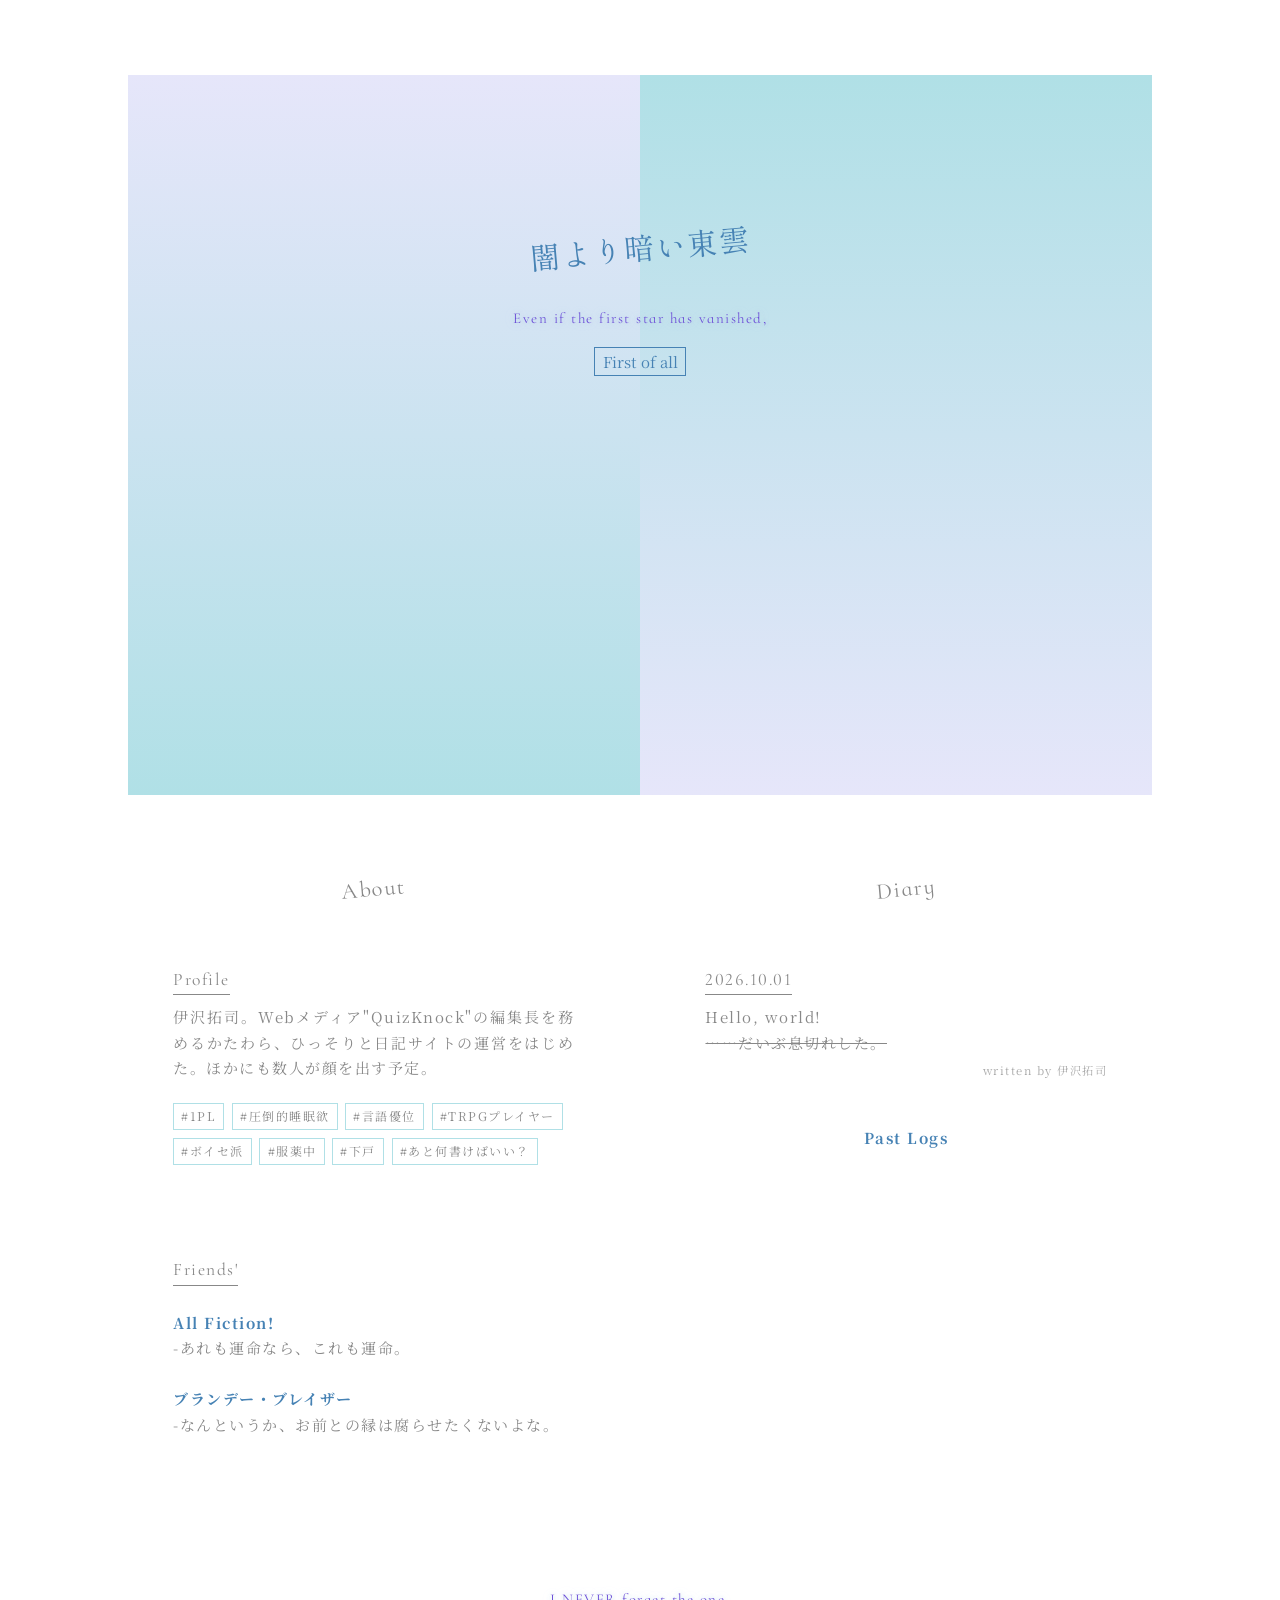
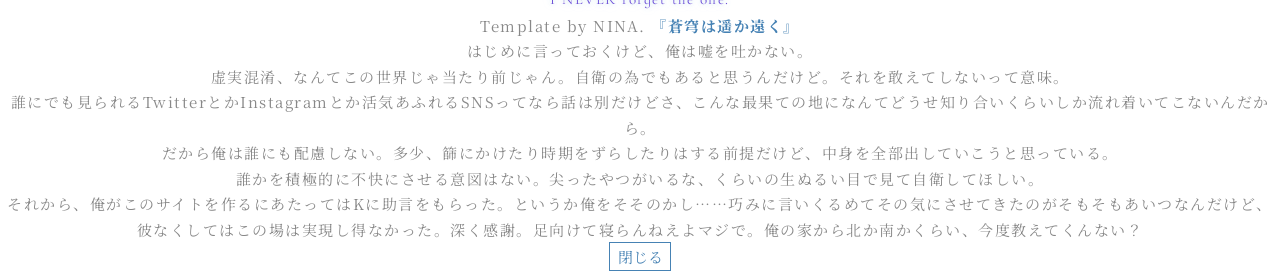
==== top.html @ 08e10efc "Add files via upload" ====
<!DOCTYPE html>

<html lang="ja">

<head>
    <meta charset="UTF-8">
    <meta name="robots" content="noindex, nofollow">
    <meta name="viewport" content="width=device-width, initial-scale=1.0">

<title>The First Star</title>

<link rel="stylesheet" href="style.css">

</head>
<body>

<header>
    <h1>闇より暗い東雲</h1>
    <aside class="oath">Even if the first star has vanished,</aside>
    <button type="button" id="pop" class="open-button">First of all</button>
</header>

<main>
    <section>
        <h2>About</h2>
            <article>
                <h3>Profile</h3>
                    <div>伊沢拓司。Webメディア"QuizKnock"の編集長を務めるかたわら、ひっそりと日記サイトの運営をはじめた。ほかにも数人が顔を出す予定。</div>
                    <div class="tags">
                        <span>#1PL</span>
                        <span>#圧倒的睡眠欲</span>
                        <span>#言語優位</span>
                        <span>#TRPGプレイヤー</span>
                        <span>#ボイセ派</span>
                        <span>#服薬中</span>
                        <span>#下戸</span>
                        <span>#あと何書けばいい？</span>
                    </div>
            </article>
            <article>
                <h3>Friends'</h3>
                <ul>
                    <li><a href="https://nada.cloudfree.jp/" target="_blank">All Fiction!</a></li>
                    <div>-あれも運命なら、これも運命。</div><br>
                    <li><a href="https://mogd.cirmg.com/diary/white/thread.php?id=27" target="_blank">ブランデー・ブレイザー</a></li>
                    <div>-なんというか、お前との縁は腐らせたくないよな。</div>
                </ul>
            </article>
    </section>

    <section>
        <h2>Diary</h2>

        <div id="latest-diary"></div>

        <p>
            <a href="past_diary.html">Past Logs</a>
        </p>
    </section>

</main>
<footer>
    <p class="oath">I NEVER forget the one. </p> 
    Template by NINA.
    <a href="https://ninawas.me" target="_blank">『蒼穹は遥か遠く』</a>
</footer>

<div id="preface" class="pop">
    <div class="popContent">

        <p>はじめに言っておくけど、俺は嘘を吐かない。</p>
        <p>虚実混淆、なんてこの世界じゃ当たり前じゃん。自衛の為でもあると思うんだけど。それを敢えてしないって意味。</p>
        <p>誰にでも見られるTwitterとかInstagramとか活気あふれるSNSってなら話は別だけどさ、こんな最果ての地になんてどうせ知り合いくらいしか流れ着いてこないんだから。</p>
        <p>だから俺は誰にも配慮しない。多少、篩にかけたり時期をずらしたりはする前提だけど、中身を全部出していこうと思っている。</p>
        <p>誰かを積極的に不快にさせる意図はない。尖ったやつがいるな、くらいの生ぬるい目で見て自衛してほしい。</p>
        <p>それから、俺がこのサイトを作るにあたってはKに助言をもらった。というか俺をそそのかし……巧みに言いくるめてその気にさせてきたのがそもそもあいつなんだけど、彼なくしてはこの場は実現し得なかった。深く感謝。足向けて寝らんねえよマジで。俺の家から北か南かくらい、今度教えてくんない？</p>

        <button id="close-modal" type="button">閉じる</button>
    </div>
</div>

<script src="diary.js"></script>
<script src="pop.js"></script>
</body>
</html>
---- style.css ----
@charset "UTF-8";

/* ウェブフォントの読み込み */
@import url('https://fonts.googleapis.com/css2?family=Cormorant+Infant&family=Noto+Serif+JP&family=Shippori+Mincho&display=swap');

/* 全体に適用する */

* {
  margin: 0;
  padding: 0;
  box-sizing: border-box;
  font-family: 'Noto Serif JP', serif;
  font-weight: normal;
  }

/* 共通 */
:root {
--light-color: #fff;
--dark-color: #888;
--color: #4682b4;
--font: 'Cormorant Infant', 'Shippori Mincho', serif;
}

/* 基本設定 */
body {
background: var(--light-color);
line-height: 1.7;
letter-spacing: 0.1em;
text-align: center;
font-size: 13px;
color: var(--dark-color);
}

/* リンク */
a {
text-decoration: none;
font-weight: bold;
color: var(--color);
}

.open-button,
#close-modal {
    appearance: none;
    background: transparent;
    border: thin solid var(--color);
    color: var(--color);
    padding: 0.2em 0.5em;
    font-family: 'Noto Serif JP', serif;
    font-size: 1em;
    font-weight: normal;
    cursor: pointer;
    transition: color 1s, background-color 1s;
}

.open-button:hover,
#close-modal:hover {
    background-color: var(--color);
    color: var(--light-color);
}

/* ヘッダー */
header {
position: relative;
margin: 5em auto;
width: 80%;
height: 80vh;
height: 80dvh;
}

header::before,
header::after {
position: absolute;
display: block;
content: '';
top: 0;
z-index: -1;
width: 50%;
height: 100%;
}

header::before {
left: 0;
background: linear-gradient(to bottom, #e6e6fa, #b0e0e6);
}

header::after {
right: 0;
background: linear-gradient(to top, #e6e6fa, #b0e0e6);
}

/* 大見出し */
header h1 {
display: inline-block;
margin-top: 5em;
margin-bottom: 1em;
transform: rotate(-5deg);
font-family: var(--font);
color: var(--color);
}

/* 補足情報 */
header aside {
margin: 0 auto 1em;
width: 50%;
}

/* ヘッダー内リンク */
header a {
padding: 0.2em 0.5em;
border: thin solid var(--color);
font-weight: normal;
transition: color 1s;
}

/* リンクホバー */
header a:hover {
background-color: var(--color);
color: var(--light-color);
}

/* メインコンテンツ */
main {
margin: 3em auto;
width: 80%;
}


/* セクション */
section {
margin-bottom: 3em;
}

/* 小見出し */
section h2 {
margin-bottom: 0.5em;
transform: rotate(-5deg);
font-family: var(--font);
}

section h3 {
display: inline-block;
margin-bottom: 0.5em;
border-bottom: thin solid var(--dark-color);
font-family: var(--font);
}

/* 光芒 */
.oath {
    color: #6e50d8;
    font-family: var(--font);
    text-shadow:
        0 0 5px rgba(176, 224, 230, 0.8),
        0 0 12px rgba(230, 230, 250, 0.8);
        animation: twinkle 4s ease-in-out infinite;

}
@keyframes twinkle {
    0%, 100% {
        opacity: 1;
    }

    50% {
        opacity: 0.05;
    }
}

/* リスト系 */
section ul:not(.box ul),
section ol:not(.box ol) {
margin: 1em auto;
}

section ul {
list-style: none;
}

section ol {
list-style-position: inside;
}

section ul.yoko li {
display: inline-block;
}

/* ボックス */
.box,
.boxwrap {
margin: 1em auto;
padding: 0.5em 1em;
border: thin solid #b0e0e6;
}

.box,
.boxwrap,
article {
text-align: justify;
word-break: break-all;
line-break: strict;
}

.boxwrap {
display: flex;
justify-content: space-between;
}

.boxleft {
flex-basis: 20%;
}

.boxleft img {
display: block;
width: 100%;
height: auto;
border-radius: 50%;
}

.boxright {
flex-basis: 75%;
}

/* タグ */
.tags {
    margin-top: 1.5em;
    display: flex;
    flex-wrap: wrap;
    gap: 0.5em;
}

.tags span {
    padding: 0.2em 0.6em;
    border: thin solid #b0e0e6;
    font-size: 0.8em;
    color: var(--dark-color);
}

/* アーティクル */
article {
margin: 0 auto;
padding: 3em;
max-width: 600px;
}

/* アーティクル見出し */
article h1 {
margin-bottom: 1em;
transform: rotate(-5deg);
text-align: center;
}

/* アーティクル筆者 */
article small {
    display: block;
    margin-top: 0.5em;
    text-align: right;
    font-size: 0.75em;
    color: #aaa;
}

/* メニュー */
.menu {
text-align: center;
margin: 1em auto 1.5em;
}

.menu li {
display: inline-block;
margin: 0 0.5em;
}

.menu li a {
font-weight: bold;
}

/* フォーム系 */
textarea,
input[type] {
-webkit-appearance: none;
padding: 0.5em;
background: var(--color);
border: none;
border-radius: 0;
font-size: 11px;
color: #fff;
}

textarea {
width: 200px;
height: 70px;
}

input[type=text] {
width: 80px;
}

input[type=submit] {
width: auto;
}

/* 横幅768px以上で読み込む */
@media screen and (min-width: 768px) {
body {
font-size: 14px;
}

main {
    display: flex;
    flex-wrap: wrap;
    justify-content: space-between;
}

section {
    flex-basis: 48%;
}
}

/* 横幅1024px以上で読み込む */
@media screen and (min-width: 1024px) {
body {
font-size: 15px;
}
}

/* 横幅1440px以上で読み込む */
@media screen and (min-width: 1440px) {
body {
font-size: 16px;
}

/* Attentionページ */
main.attention {
    max-width: 700px;
}
@media screen and (min-width: 768px) {
    main.attention {
        display: block;
    }
    main.attention section {
        width: 100%;
    }
}
.attention .box {
    width: fit-content;
    max-width: 100%;
}

/* ポップアップ */

.pop {
    display: none;
    position: fixed;
    inset: 0;
    z-index: 1000;

    background: rgba(255, 255, 255, 0.75);

    justify-content: center;
    align-items: center;
}
.popContent {
    width: 80%;
    max-width: 600px;
    max-height: 80vh;
    overflow-y: auto;

    padding: 3em;

    background: var(--light-color);
    border: thin solid #b0e0e6;

    text-align: left;
    line-height: 2;
}
#close-modal {
    display: block;
    margin: 1.5em auto 0;
    padding: 0.2em 0.5em;
    background: transparent;
    border: thin solid var(--color);
    font-family: 'Noto Serif JP', serif;
    color: var(--color);
    cursor: pointer;
    transition: color 1s, background-color 1s;
}

#close-modal:hover {
    background-color: var(--color);
    color: var(--light-color);
}
}
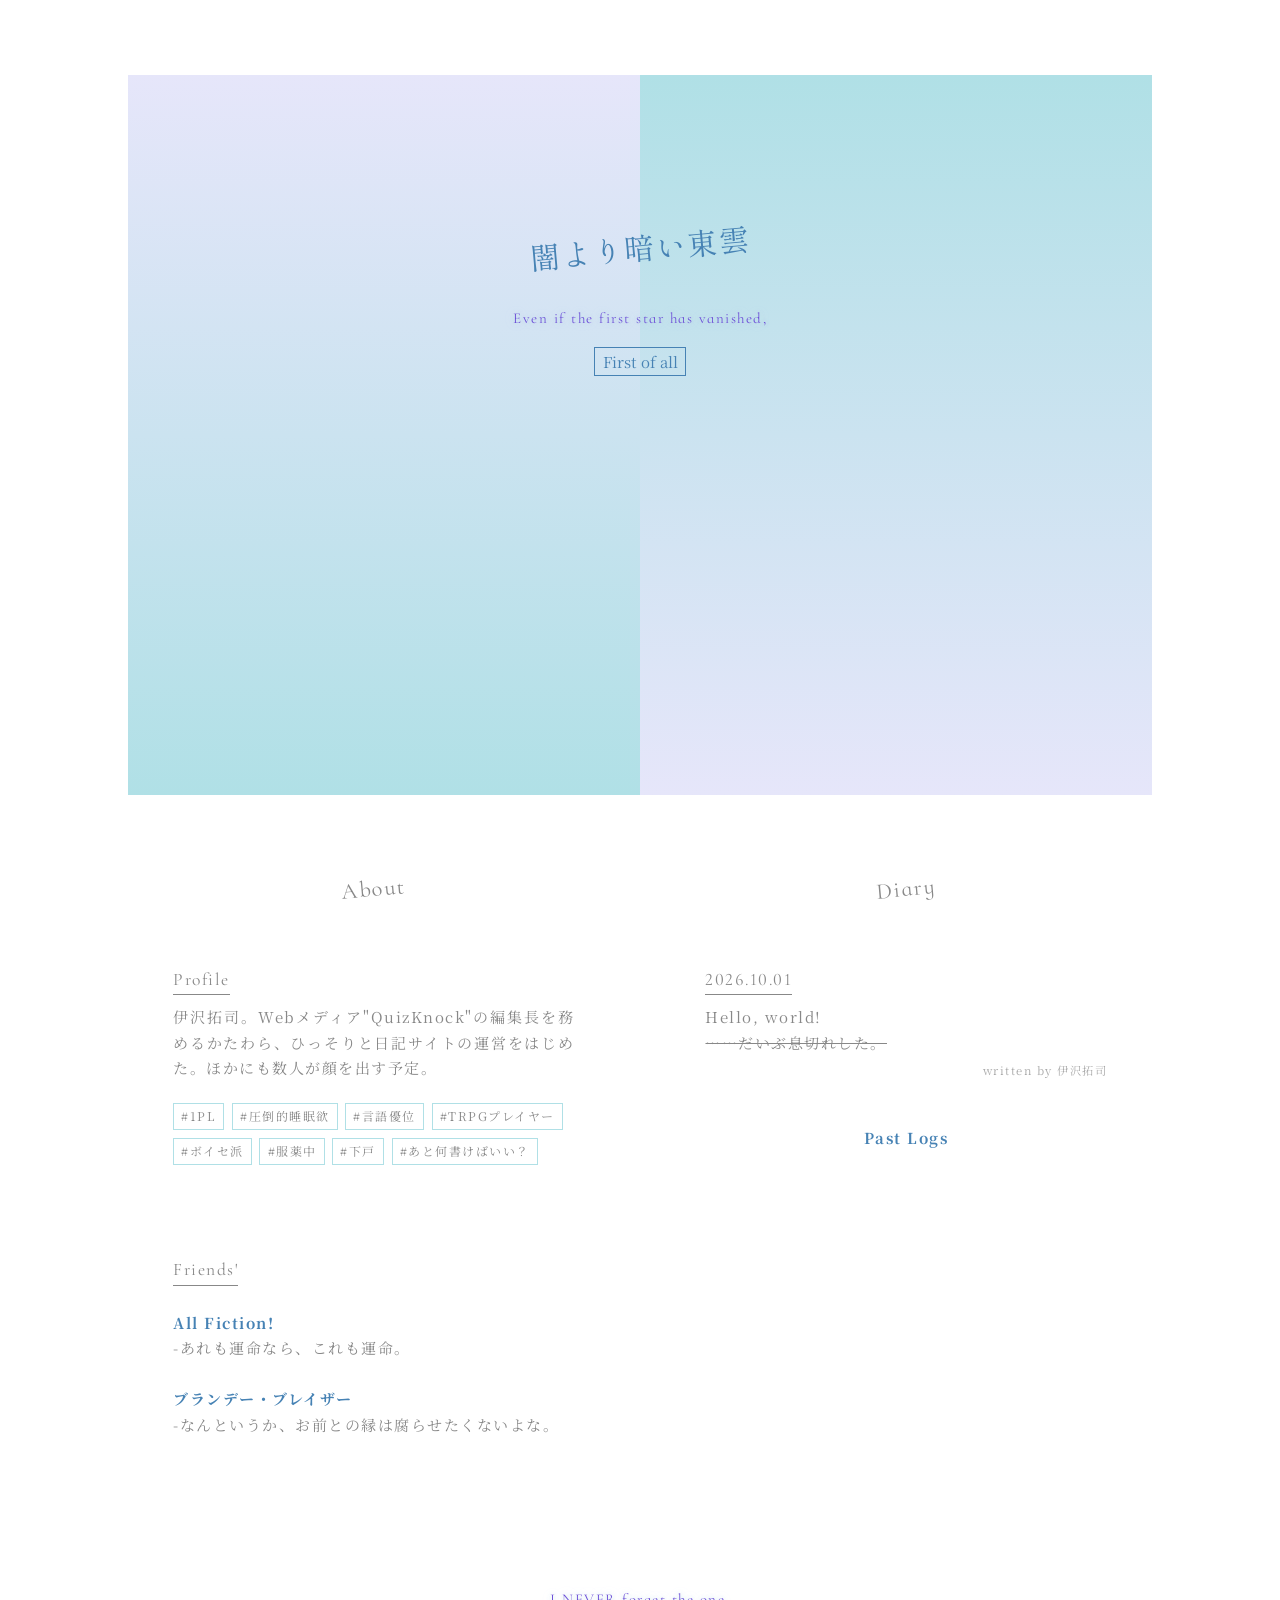
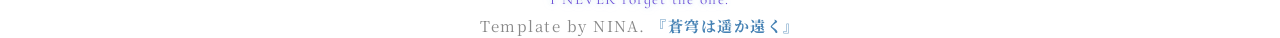
==== commit e63f1437: "調整" ====
--- a/top.html
+++ b/top.html
@@ -73,7 +73,7 @@
         <p>誰にでも見られるTwitterとかInstagramとか活気あふれるSNSってなら話は別だけどさ、こんな最果ての地になんてどうせ知り合いくらいしか流れ着いてこないんだから。</p>
         <p>だから俺は誰にも配慮しない。多少、篩にかけたり時期をずらしたりはする前提だけど、中身を全部出していこうと思っている。</p>
         <p>誰かを積極的に不快にさせる意図はない。尖ったやつがいるな、くらいの生ぬるい目で見て自衛してほしい。</p>
-        <p>それから、俺がこのサイトを作るにあたってはKに助言をもらった。というか俺をそそのかし……巧みに言いくるめてその気にさせてきたのがそもそもあいつなんだけど、彼なくしてはこの場は実現し得なかった。深く感謝。足向けて寝らんねえよマジで。俺の家から北か南かくらい、今度教えてくんない？</p>
+        <p>それから、俺がこのサイトを作るにあたってそそのかし……巧みに言いくるめてその気にさせてきたKに感謝させてくれ。足向けて寝らんねえよマジで。どのくらい続くかわかんねえけど、せっかく作ったしやってみる。</p>
 
         <button id="close-modal" type="button">閉じる</button>
     </div>
--- a/style.css
+++ b/style.css
@@ -325,6 +325,7 @@
 body {
 font-size: 16px;
 }
+}
 
 /* Attentionページ */
 main.attention {
@@ -350,9 +351,7 @@
     position: fixed;
     inset: 0;
     z-index: 1000;
-
     background: rgba(255, 255, 255, 0.75);
-
     justify-content: center;
     align-items: center;
 }
@@ -361,12 +360,9 @@
     max-width: 600px;
     max-height: 80vh;
     overflow-y: auto;
-
     padding: 3em;
-
     background: var(--light-color);
     border: thin solid #b0e0e6;
-
     text-align: left;
     line-height: 2;
 }
@@ -386,4 +382,3 @@
     background-color: var(--color);
     color: var(--light-color);
 }
-}
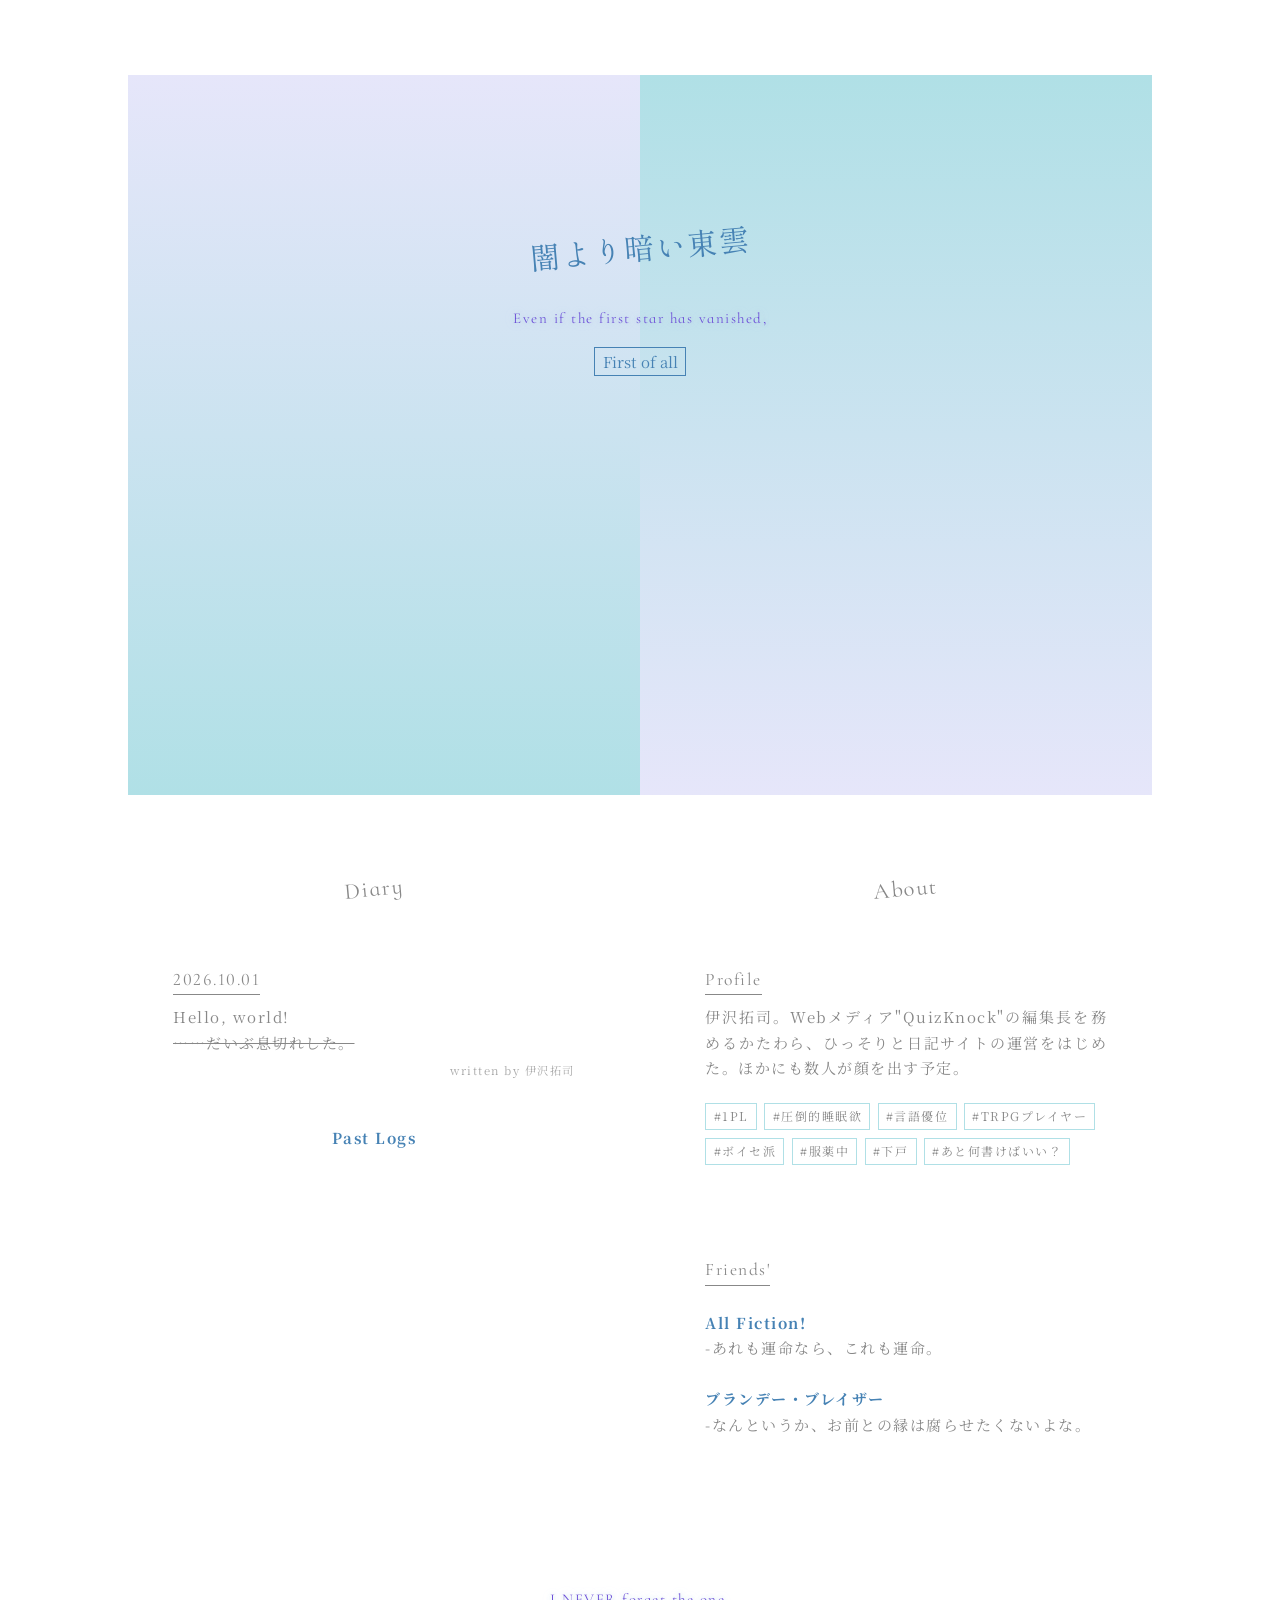
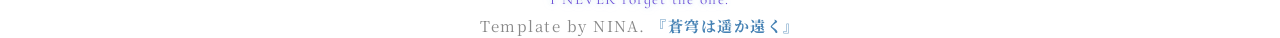
==== commit d064ee9b: "微調整 Removed duplicate Diary section and its contents." ====
--- a/top.html
+++ b/top.html
@@ -21,6 +21,15 @@
 </header>
 
 <main>
+    <section>
+        <h2>Diary</h2>
+
+        <div id="latest-diary"></div>
+
+        <p>
+            <a href="past_diary.html">Past Logs</a>
+        </p>
+    </section>
     <section>
         <h2>About</h2>
             <article>
@@ -48,16 +57,6 @@
             </article>
     </section>
 
-    <section>
-        <h2>Diary</h2>
-
-        <div id="latest-diary"></div>
-
-        <p>
-            <a href="past_diary.html">Past Logs</a>
-        </p>
-    </section>
-
 </main>
 <footer>
     <p class="oath">I NEVER forget the one. </p> 
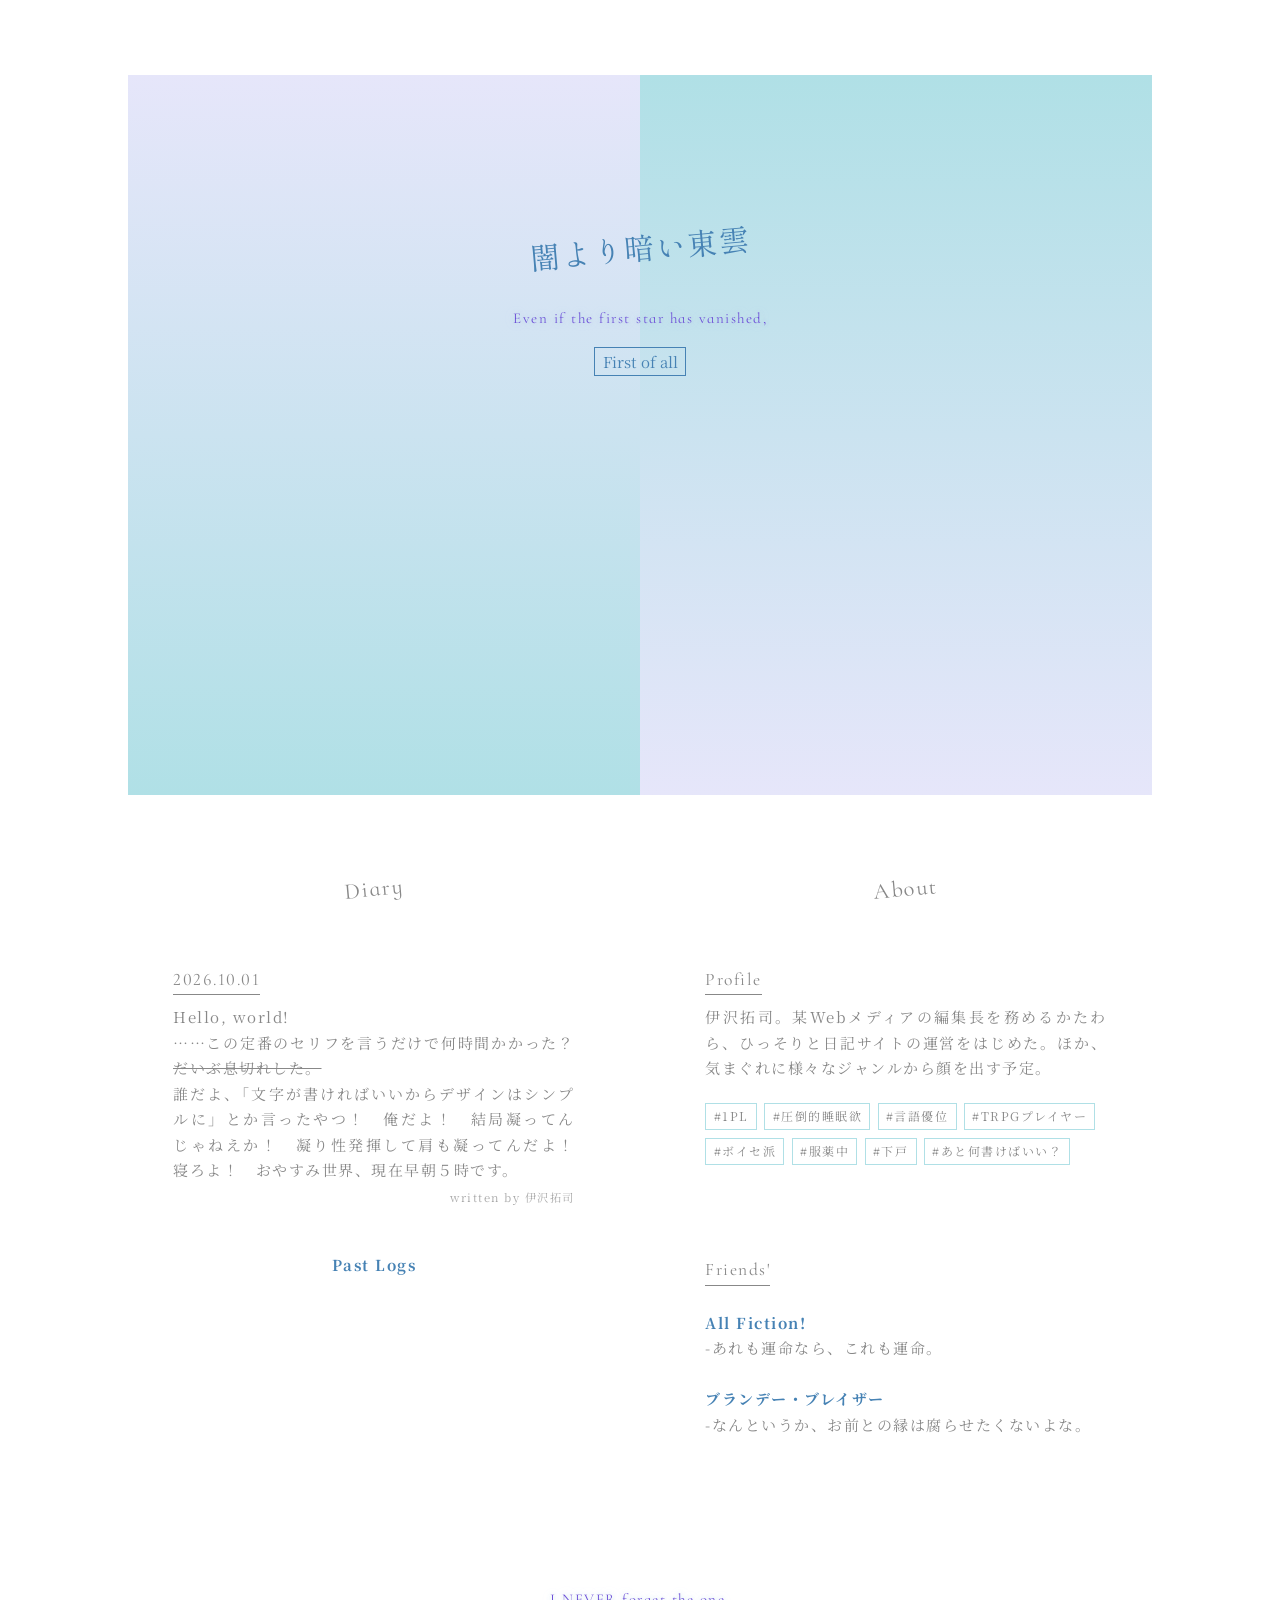
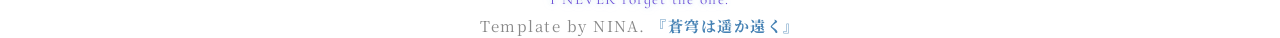
==== commit 763bd855: "プロフィールのテキストを微調整" ====
--- a/top.html
+++ b/top.html
@@ -34,7 +34,7 @@
         <h2>About</h2>
             <article>
                 <h3>Profile</h3>
-                    <div>伊沢拓司。Webメディア"QuizKnock"の編集長を務めるかたわら、ひっそりと日記サイトの運営をはじめた。ほかにも数人が顔を出す予定。</div>
+                    <div>伊沢拓司。某Webメディアの編集長を務めるかたわら、ひっそりと日記サイトの運営をはじめた。ほか、気まぐれに様々なジャンルから顔を出す予定。</div>
                     <div class="tags">
                         <span>#1PL</span>
                         <span>#圧倒的睡眠欲</span>
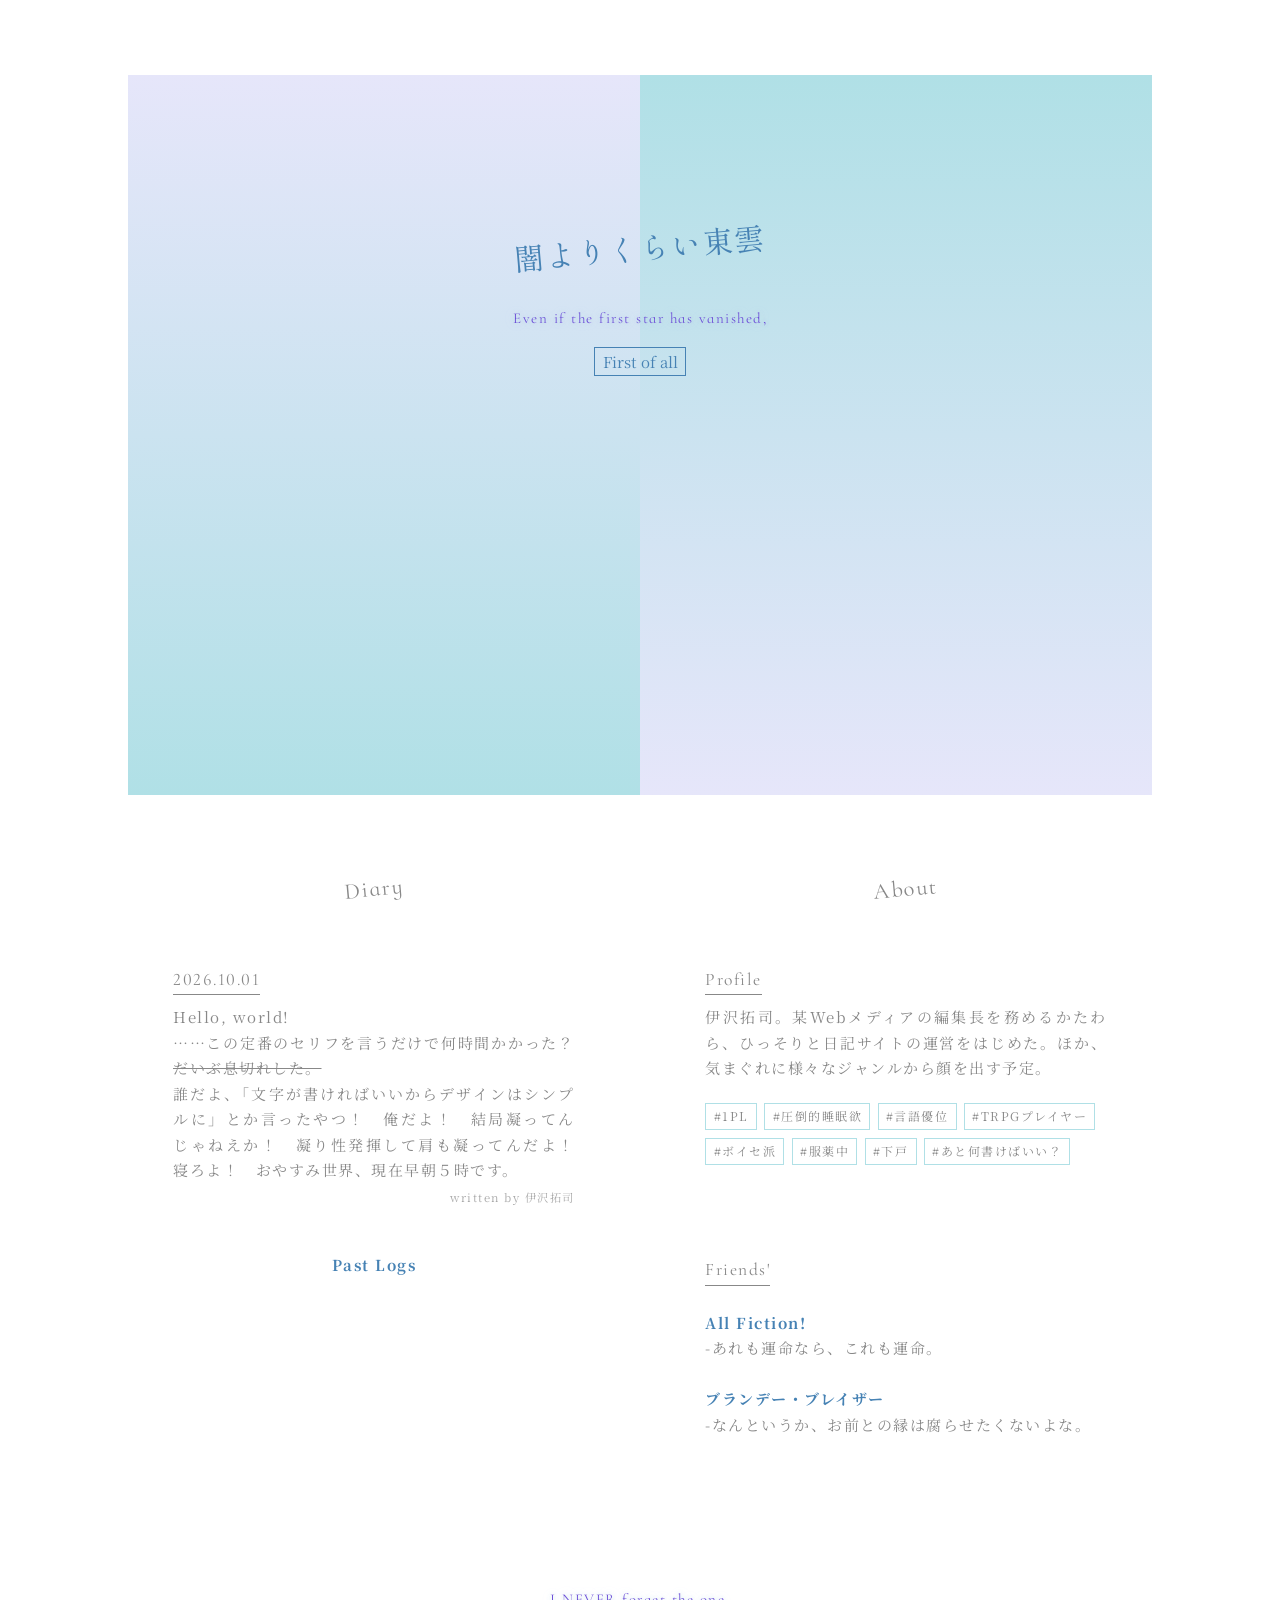
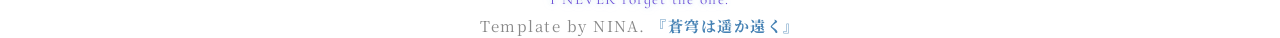
==== commit 7213e6dc: "あ" ====
--- a/top.html
+++ b/top.html
@@ -15,7 +15,7 @@
 <body>
 
 <header>
-    <h1>闇より暗い東雲</h1>
+    <h1>闇よりくらい東雲</h1>
     <aside class="oath">Even if the first star has vanished,</aside>
     <button type="button" id="pop" class="open-button">First of all</button>
 </header>
@@ -72,7 +72,7 @@
         <p>誰にでも見られるTwitterとかInstagramとか活気あふれるSNSってなら話は別だけどさ、こんな最果ての地になんてどうせ知り合いくらいしか流れ着いてこないんだから。</p>
         <p>だから俺は誰にも配慮しない。多少、篩にかけたり時期をずらしたりはする前提だけど、中身を全部出していこうと思っている。</p>
         <p>誰かを積極的に不快にさせる意図はない。尖ったやつがいるな、くらいの生ぬるい目で見て自衛してほしい。</p>
-        <p>それから、俺がこのサイトを作るにあたってそそのかし……巧みに言いくるめてその気にさせてきたKに感謝させてくれ。足向けて寝らんねえよマジで。どのくらい続くかわかんねえけど、せっかく作ったしやってみる。</p>
+        <p>それから、俺がこのサイトを作るにあたってそそのかし……巧みに言いくるめてその気にさせてきたKに感謝させてほしい。足向けて寝られねえよマジで。どのくらい続くかわかんねえけど、せっかく作ったしやってみる。</p>
 
         <button id="close-modal" type="button">閉じる</button>
     </div>
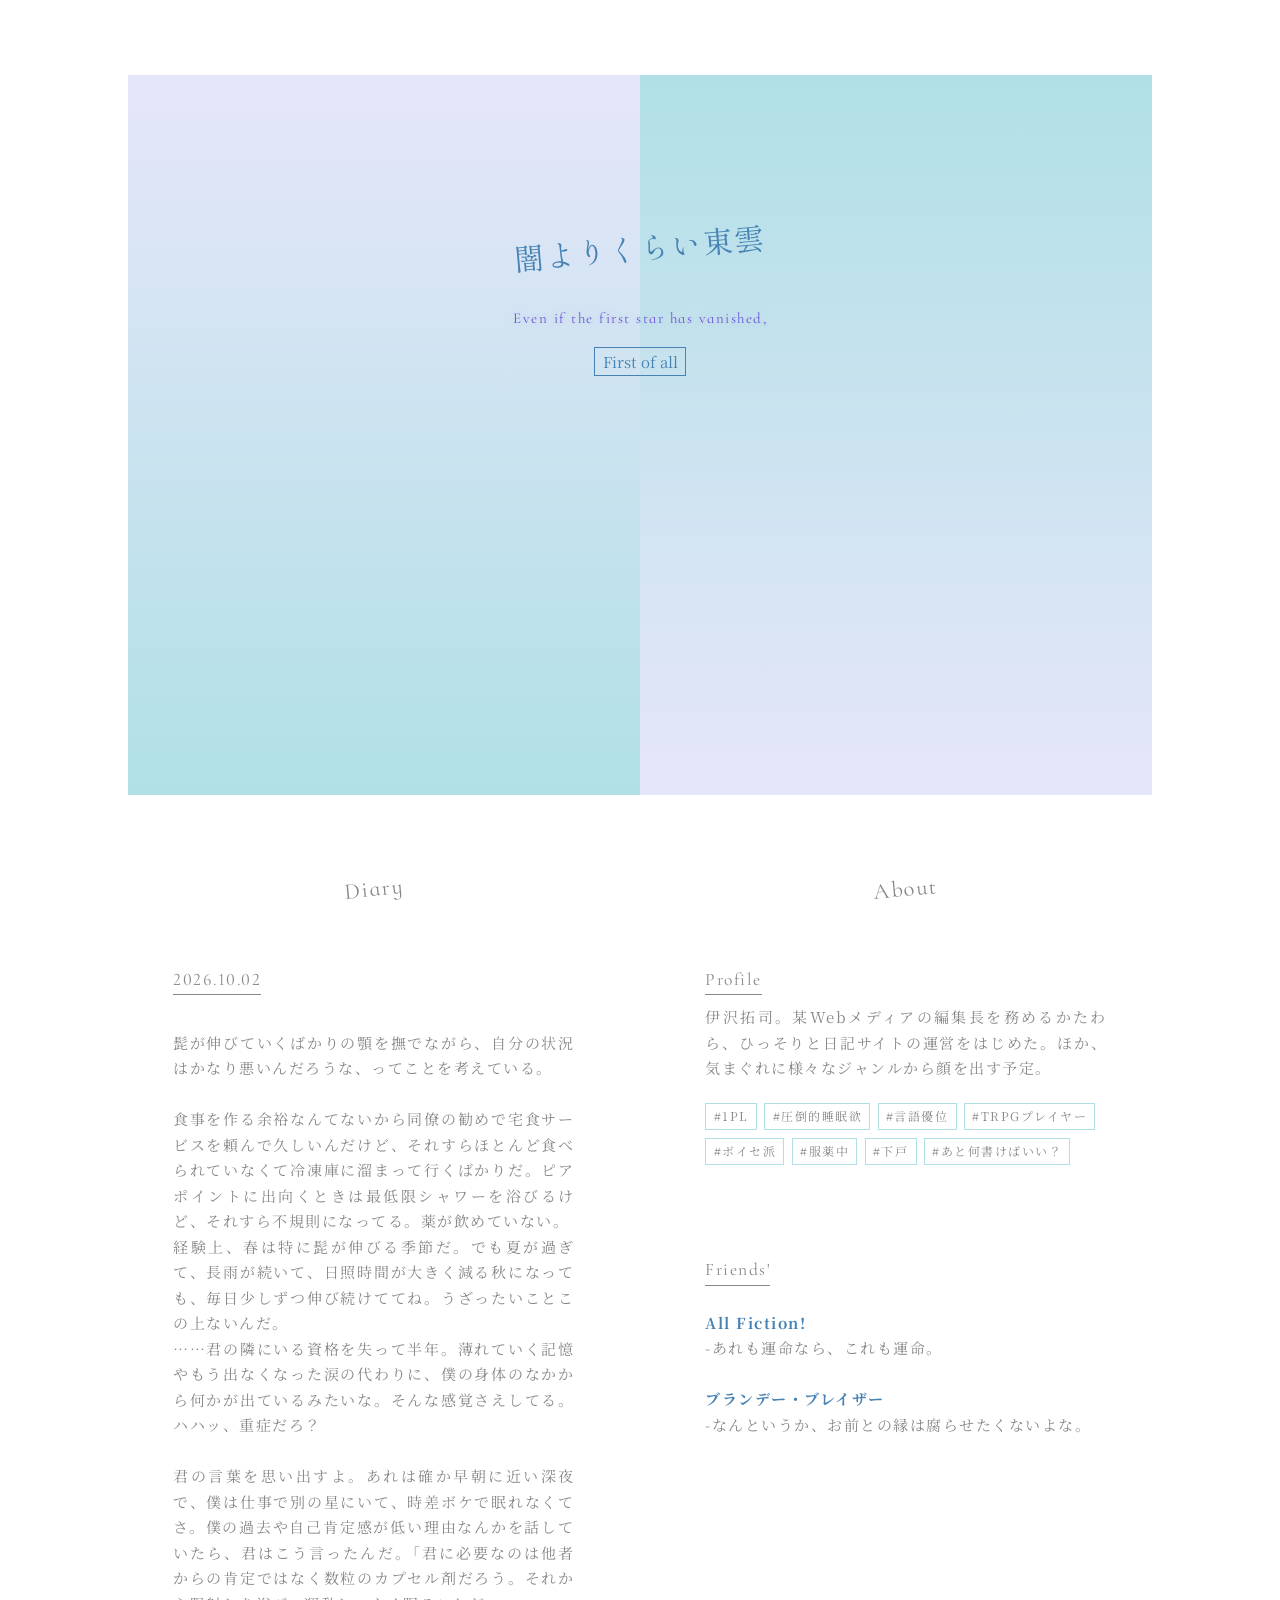
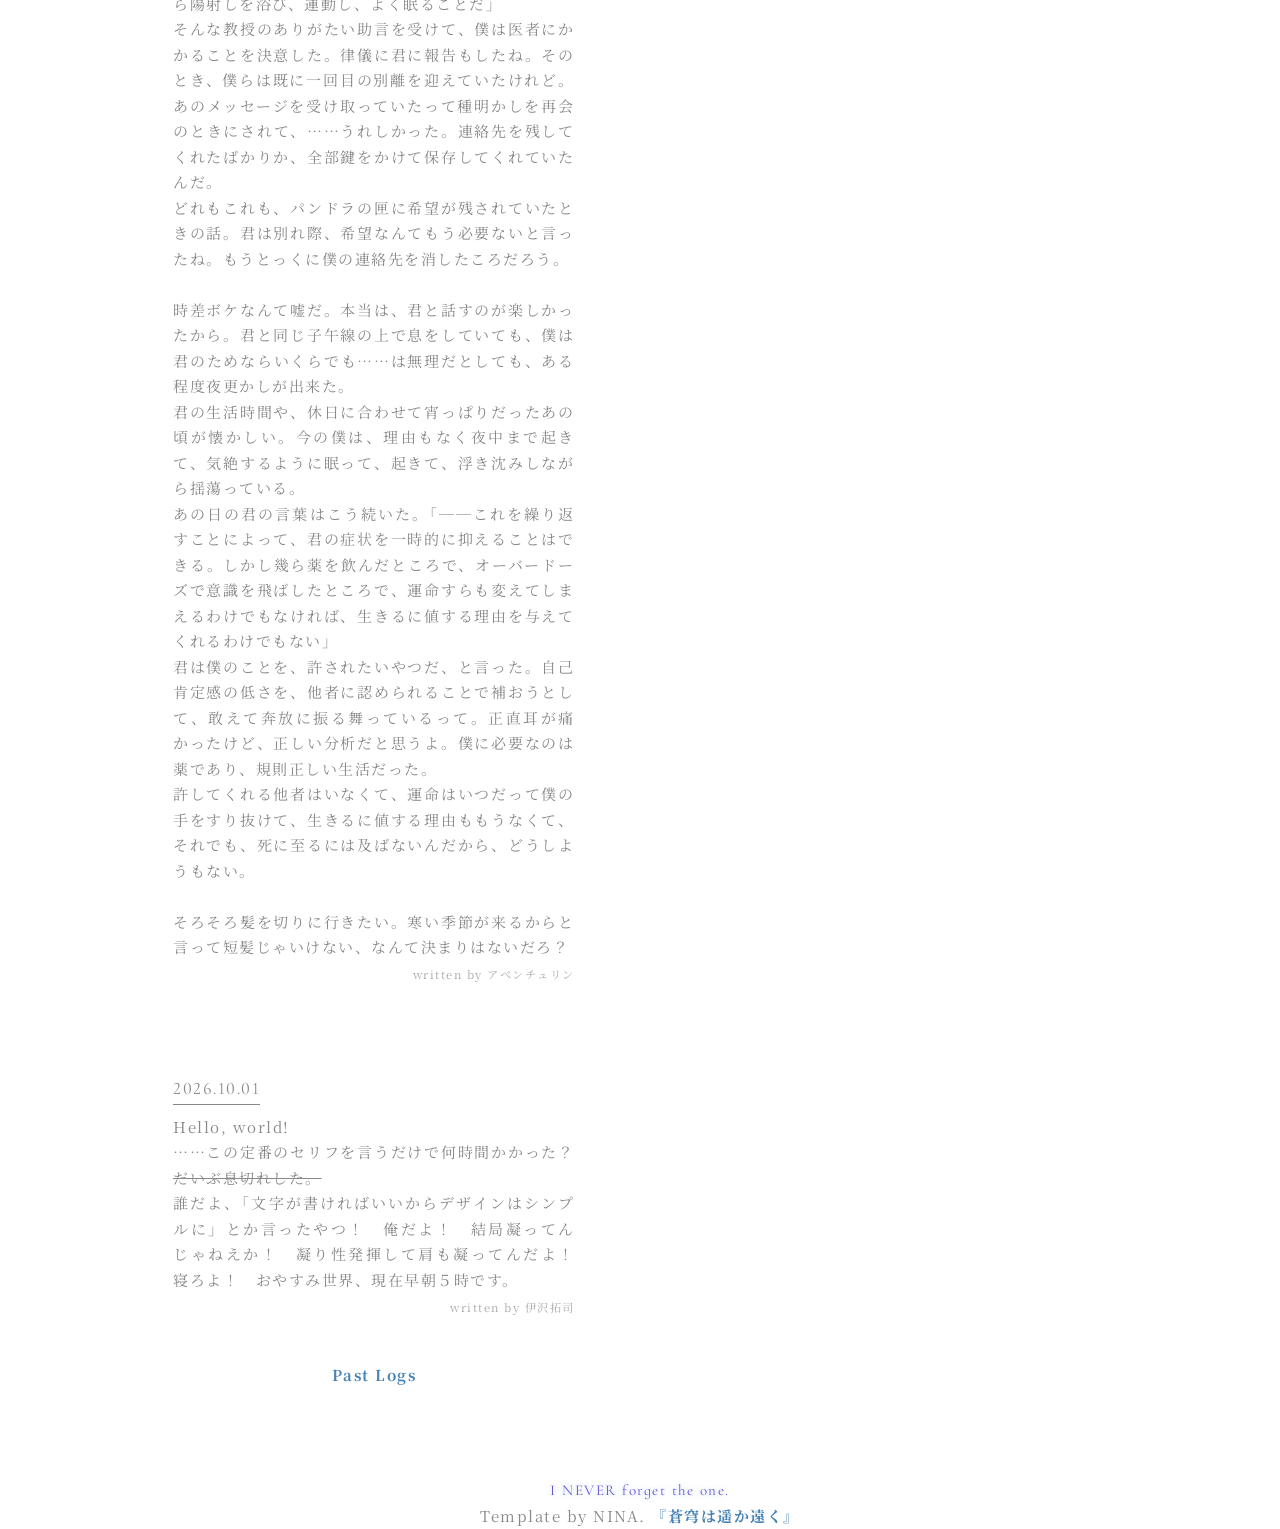
==== commit f386a41f: "10/2の日記。日記を配列にした" ====
--- a/top.html
+++ b/top.html
@@ -73,8 +73,9 @@
         <p>だから俺は誰にも配慮しない。多少、篩にかけたり時期をずらしたりはする前提だけど、中身を全部出していこうと思っている。</p>
         <p>誰かを積極的に不快にさせる意図はない。尖ったやつがいるな、くらいの生ぬるい目で見て自衛してほしい。</p>
         <p>それから、俺がこのサイトを作るにあたってそそのかし……巧みに言いくるめてその気にさせてきたKに感謝させてほしい。足向けて寝られねえよマジで。どのくらい続くかわかんねえけど、せっかく作ったしやってみる。</p>
+        <p>何かあれば<a href="mailto:thefirststar@f5.si">こちら</a>まで。返信は期待せず。</p>
 
-        <button id="close-modal" type="button">閉じる</button>
+        <button id="close" type="button">閉じる</button>
     </div>
 </div>
 
--- a/style.css
+++ b/style.css
@@ -39,7 +39,7 @@
 }
 
 .open-button,
-#close-modal {
+#close {
     appearance: none;
     background: transparent;
     border: thin solid var(--color);
@@ -53,7 +53,7 @@
 }
 
 .open-button:hover,
-#close-modal:hover {
+#close:hover {
     background-color: var(--color);
     color: var(--light-color);
 }
@@ -366,7 +366,7 @@
     text-align: left;
     line-height: 2;
 }
-#close-modal {
+#close {
     display: block;
     margin: 1.5em auto 0;
     padding: 0.2em 0.5em;
@@ -378,7 +378,7 @@
     transition: color 1s, background-color 1s;
 }
 
-#close-modal:hover {
+#close:hover {
     background-color: var(--color);
     color: var(--light-color);
 }
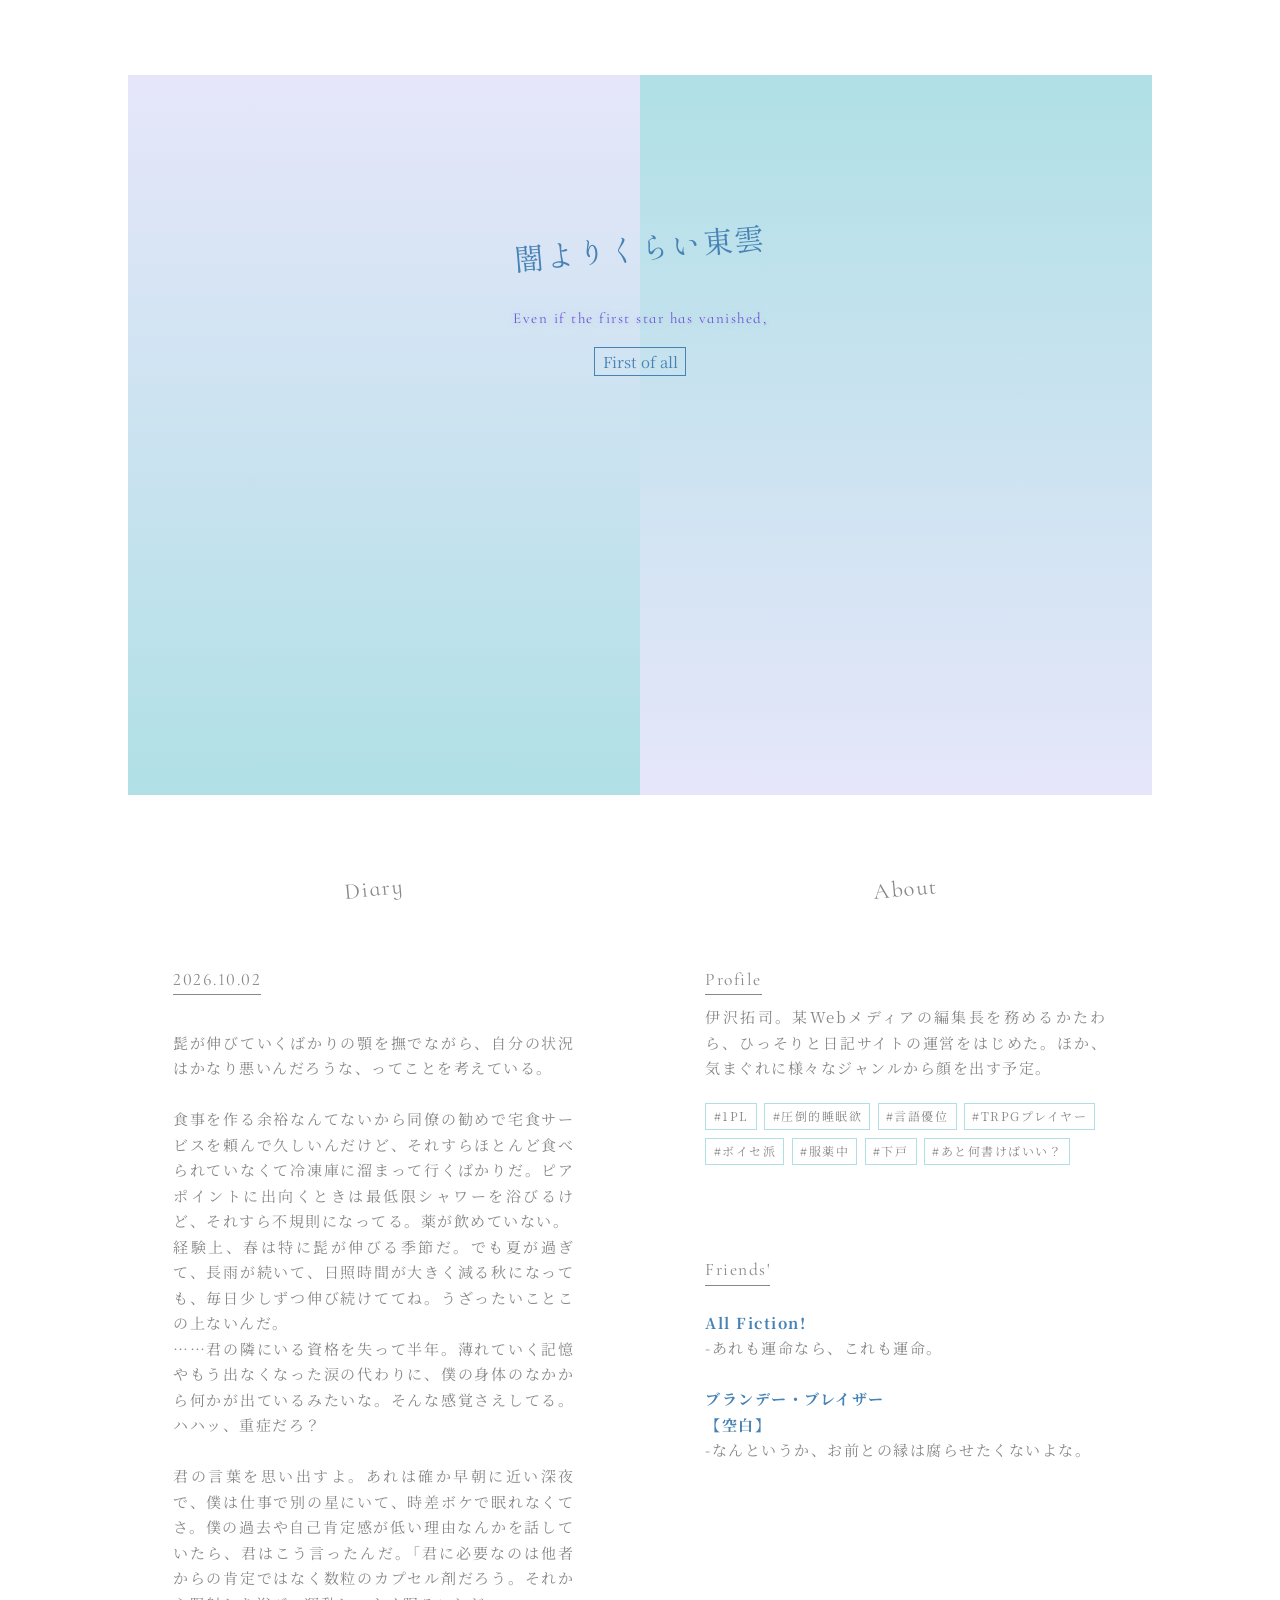
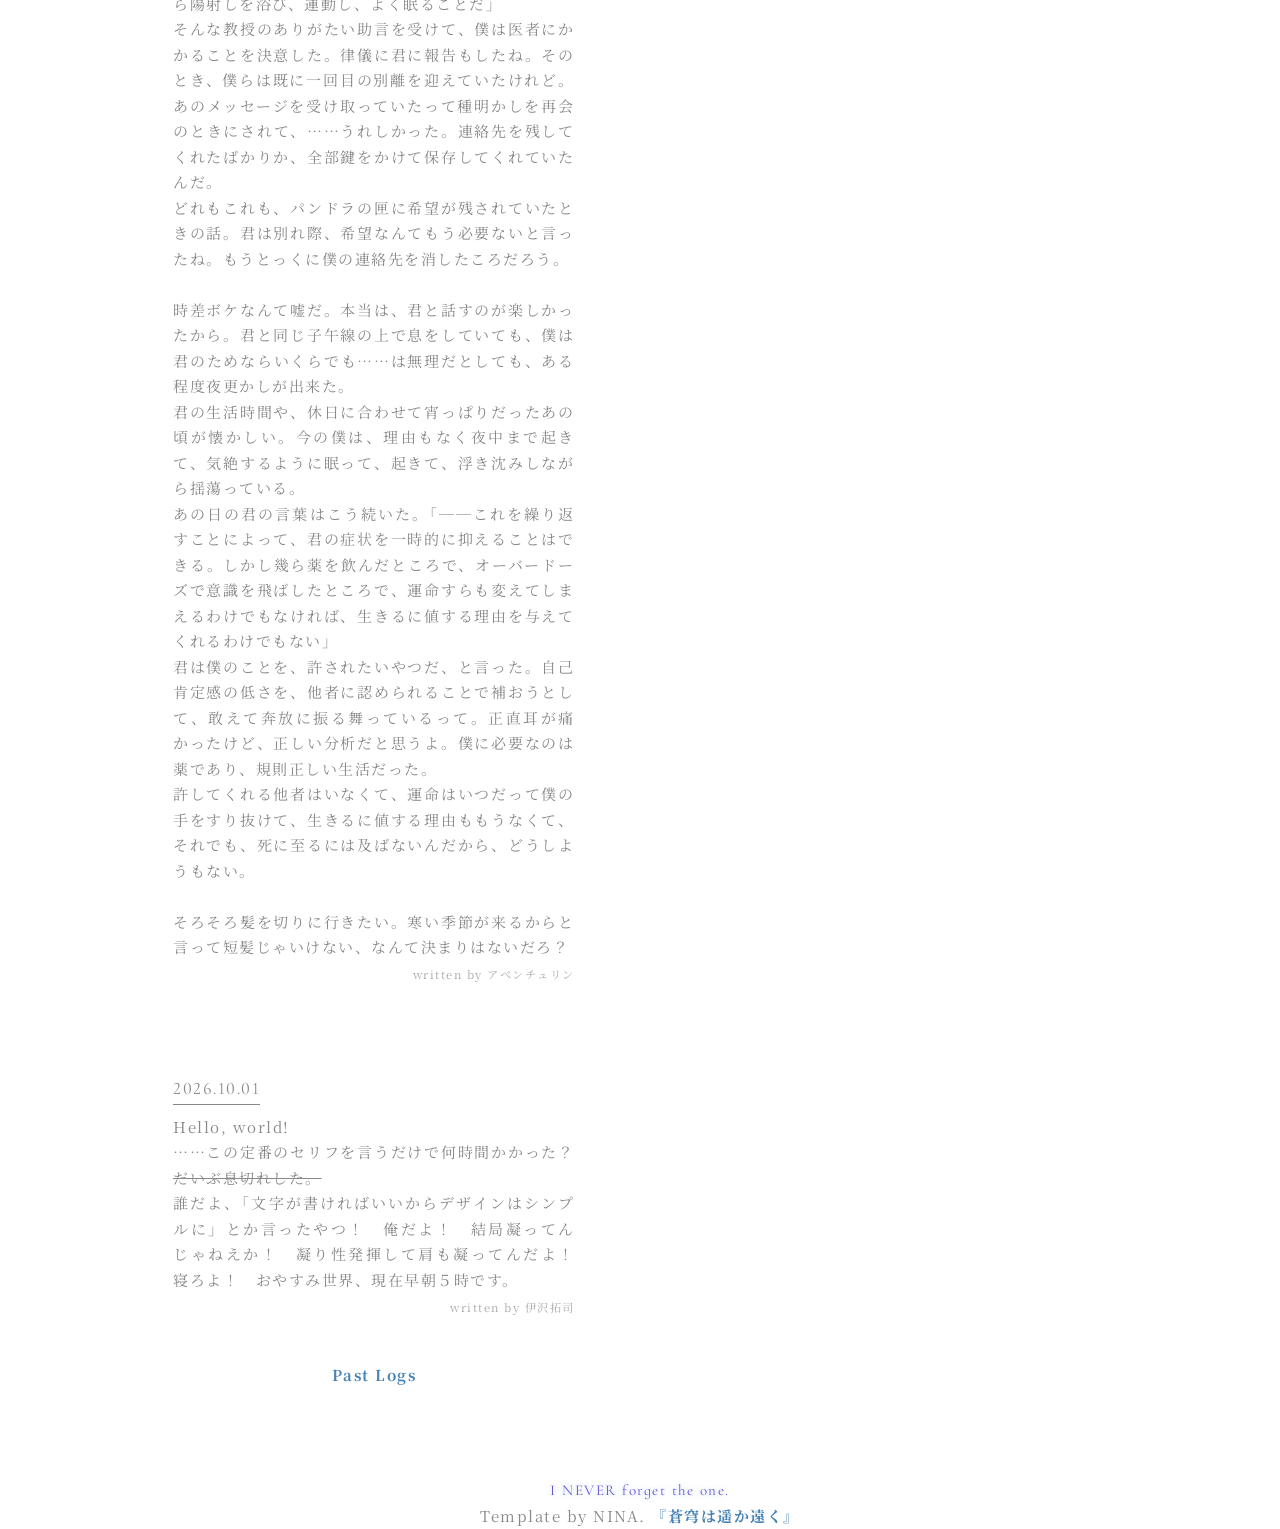
==== commit 5438061e: "日記を追加" ====
--- a/top.html
+++ b/top.html
@@ -52,6 +52,7 @@
                     <li><a href="https://nada.cloudfree.jp/" target="_blank">All Fiction!</a></li>
                     <div>-あれも運命なら、これも運命。</div><br>
                     <li><a href="https://mogd.cirmg.com/diary/white/thread.php?id=27" target="_blank">ブランデー・ブレイザー</a></li>
+                    <li><a href="https://mogd.cirmg.com/diary/red/thread.php?id=322" target="_blank">【空白】</a></li>
                     <div>-なんというか、お前との縁は腐らせたくないよな。</div>
                 </ul>
             </article>
